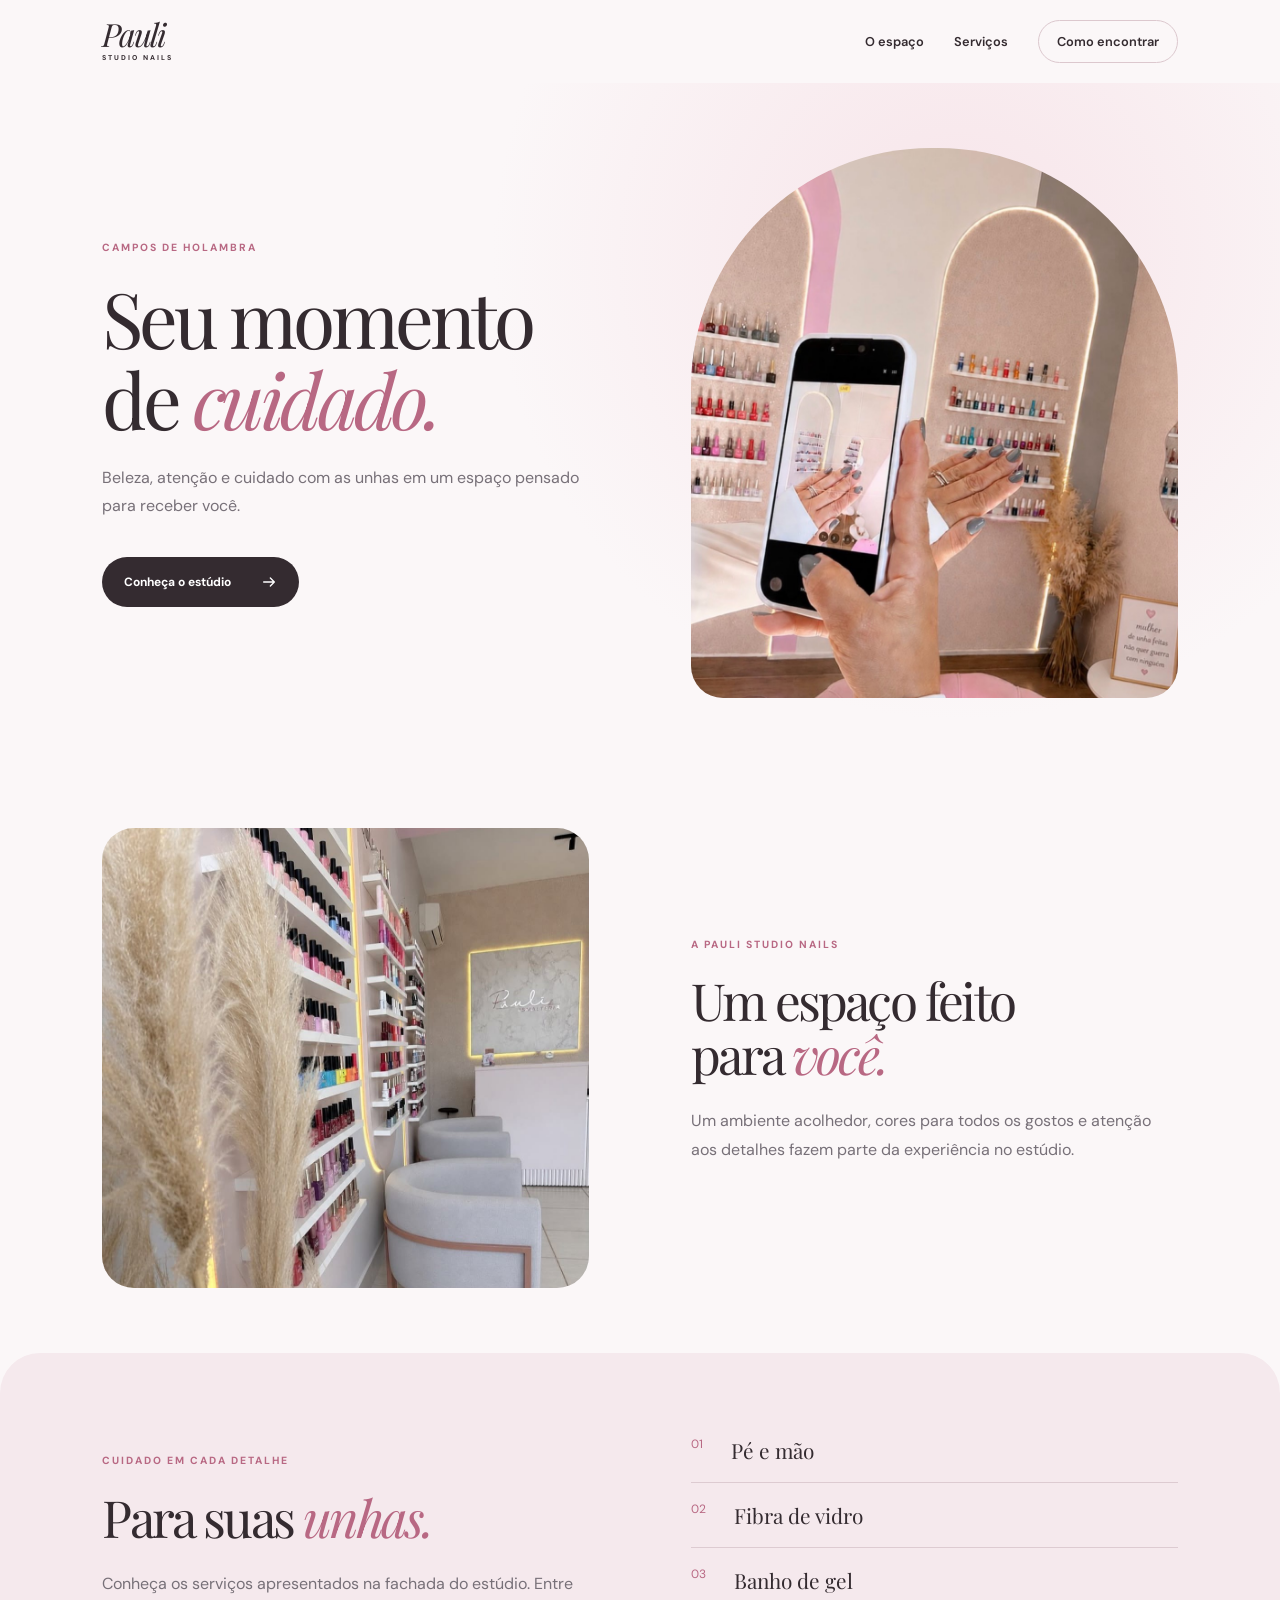
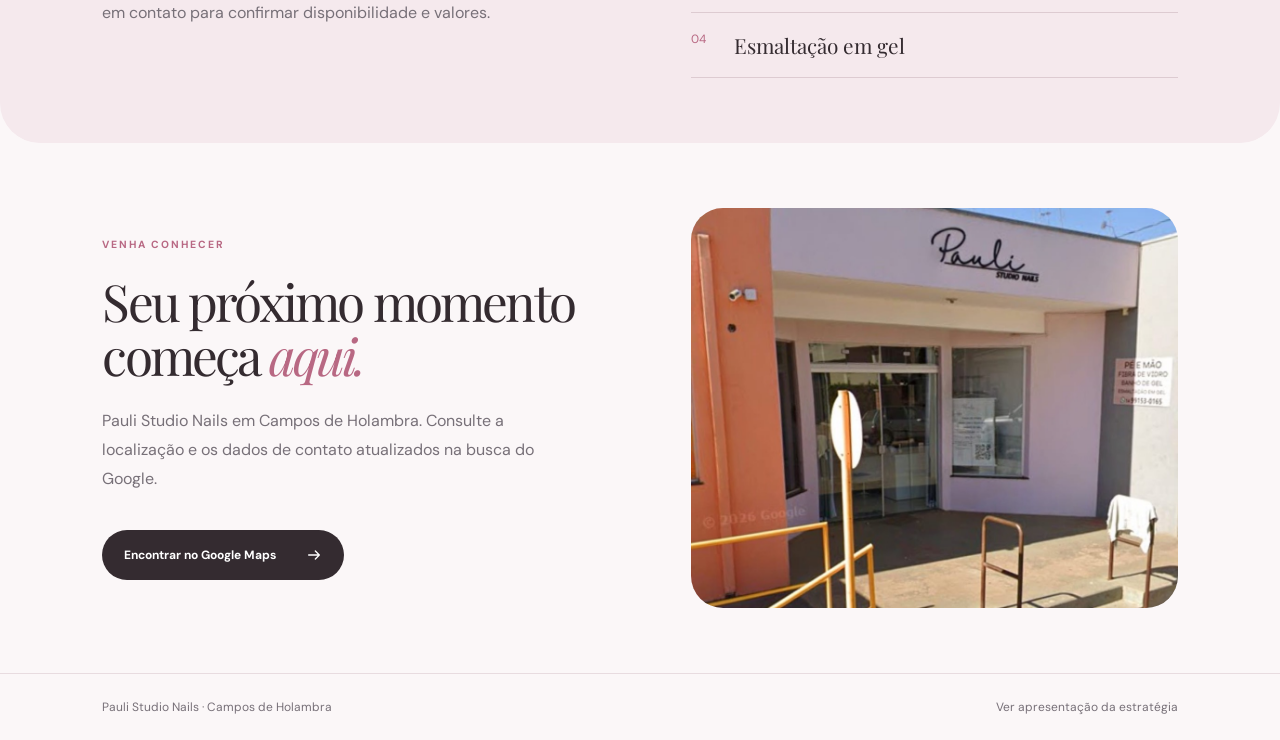
==== studio/index.html @ c2b8591b "Refina apresentação e adiciona site da Pauli" ====
<!doctype html>
<html lang="pt-BR">
<head>
  <meta charset="utf-8">
  <meta name="viewport" content="width=device-width, initial-scale=1">
  <meta name="description" content="Conheça a Pauli Studio Nails em Campos de Holambra. Um espaço dedicado ao cuidado das unhas e à beleza em cada detalhe.">
  <title>Pauli Studio Nails | Campos de Holambra</title>
  <link rel="preconnect" href="https://fonts.googleapis.com">
  <link rel="preconnect" href="https://fonts.gstatic.com" crossorigin>
  <link href="https://fonts.googleapis.com/css2?family=DM+Sans:wght@400;500;600;700&family=Playfair+Display:ital,wght@0,400;0,500;1,400&display=swap" rel="stylesheet">
  <link rel="stylesheet" href="studio.css">
</head>
<body>
  <header><a class="brand" href="#inicio">Pauli <span>STUDIO NAILS</span></a><nav aria-label="Navegação"><a href="#espaco">O espaço</a><a href="#servicos">Serviços</a><a class="nav-button" href="#localizacao">Como encontrar</a></nav></header>
  <main>
    <section class="hero" id="inicio"><div><p class="eyebrow">CAMPOS DE HOLAMBRA</p><h1>Seu momento<br>de <em>cuidado.</em></h1><p>Beleza, atenção e cuidado com as unhas em um espaço pensado para receber você.</p><a class="button" href="#espaco">Conheça o estúdio <span class="arrow-icon" aria-hidden="true"></span></a></div><div class="hero-image"><img src="../pauli-assets/studio.jpg" alt="Detalhes do ambiente e de unhas feitas no estúdio"></div></section>
    <section class="space section" id="espaco"><div class="space-image"><img src="../pauli-assets/ambiente.jpg" alt="Interior da Pauli com poltronas e prateleiras de esmaltes"></div><div><p class="eyebrow">A PAULI STUDIO NAILS</p><h2>Um espaço feito<br>para <em>você.</em></h2><p>Um ambiente acolhedor, cores para todos os gostos e atenção aos detalhes fazem parte da experiência no estúdio.</p></div></section>
    <section class="services section" id="servicos"><div><p class="eyebrow">CUIDADO EM CADA DETALHE</p><h2>Para suas <em>unhas.</em></h2><p>Conheça os serviços apresentados na fachada do estúdio. Entre em contato para confirmar disponibilidade e valores.</p></div><div class="service-list"><div><span>01</span><strong>Pé e mão</strong></div><div><span>02</span><strong>Fibra de vidro</strong></div><div><span>03</span><strong>Banho de gel</strong></div><div><span>04</span><strong>Esmaltação em gel</strong></div></div></section>
    <section class="contact section" id="localizacao"><div><p class="eyebrow">VENHA CONHECER</p><h2>Seu próximo momento<br>começa <em>aqui.</em></h2><p>Pauli Studio Nails em Campos de Holambra. Consulte a localização e os dados de contato atualizados na busca do Google.</p><a class="button" href="https://www.google.com/maps/search/?api=1&amp;query=Pauli+Studio+Nails+Campos+de+Holambra" target="_blank" rel="noopener">Encontrar no Google Maps <span class="arrow-icon" aria-hidden="true"></span></a></div><div class="contact-image"><img src="../pauli-assets/fachada.jpg" alt="Fachada da Pauli Studio Nails"></div></section>
  </main>
  <footer><span>Pauli Studio Nails · Campos de Holambra</span><a href="../">Ver apresentação da estratégia</a></footer>
</body>
</html>
---- studio/studio.css ----
:root{--ink:#342b30;--pink:#b86883;--muted:#777078;--cream:#fbf7f8}*{box-sizing:border-box}html{scroll-behavior:smooth}body{margin:0;background:var(--cream);font-family:'DM Sans',sans-serif;color:var(--ink)}a{color:inherit;text-decoration:none}header{display:flex;align-items:center;justify-content:space-between;padding:20px 8vw} .brand{font:italic 32px 'Playfair Display',serif;line-height:.8;letter-spacing:-2px}.brand span{display:block;font:700 7px 'DM Sans',sans-serif;letter-spacing:2px;margin-top:7px}nav{display:flex;align-items:center;gap:30px;font-size:.8rem;font-weight:600}nav a:hover{color:var(--pink)}.nav-button{border:1px solid #dcc8ce;padding:12px 18px;border-radius:50px}.hero,.section{max-width:1400px;margin:auto;padding:65px 8vw;display:grid;grid-template-columns:1fr 1fr;gap:8vw;align-items:center}.hero{min-height:680px;background:radial-gradient(circle at 75% 25%,#f7e4e9,transparent 43%)}h1,h2{font:400 clamp(3rem,6vw,6.5rem)/1.05 'Playfair Display',serif;letter-spacing:-.055em;margin:0 0 25px}h2{font-size:clamp(2.6rem,4vw,4.5rem)}em{color:var(--pink)}p{color:var(--muted);font-size:1rem;line-height:1.8;max-width:480px}.eyebrow{font-size:.65rem;letter-spacing:2px;font-weight:700;color:var(--pink);margin:0 0 20px}.button{display:inline-flex;gap:30px;align-items:center;border-radius:50px;background:var(--ink);color:#fff;padding:17px 22px;margin-top:20px;font-size:.75rem;font-weight:700;transition:background .3s,transform .3s}.button:hover{background:var(--pink);transform:translateY(-3px)}.button span{font-size:1.1rem}.hero-image,.space-image,.contact-image{height:550px;overflow:hidden;border-radius:240px 240px 32px 32px}.hero-image img,.space-image img,.contact-image img{width:100%;height:100%;object-fit:cover}.space-image{height:460px;border-radius:32px}.services{background:#f5e9ed;border-radius:40px}.service-list div{border-bottom:1px solid #ddcbd1;padding:18px 0;display:flex;gap:28px}.service-list span{color:var(--pink);font-size:.75rem}.service-list strong{font:400 1.3rem 'Playfair Display',serif}.contact-image{height:400px;border-radius:32px}footer{padding:25px 8vw;border-top:1px solid #e8dce0;display:flex;justify-content:space-between;font-size:.75rem;color:var(--muted)}@media(max-width:700px){header{padding:20px 6vw}nav{gap:15px}nav a:not(.nav-button){display:none}.hero,.section{padding:55px 6vw;grid-template-columns:1fr;gap:35px}.hero{min-height:0}.hero-image{height:400px}.space-image{order:2;height:300px}.contact-image{height:300px}footer{gap:20px;flex-wrap:wrap}}
:root .arrow-icon{width:16px;height:16px;background:currentColor;mask:url("data:image/svg+xml,%3Csvg xmlns='http://www.w3.org/2000/svg' viewBox='0 0 24 24' fill='none' stroke='black' stroke-width='2' stroke-linecap='round' stroke-linejoin='round'%3E%3Cpath d='M4 12h16M14 6l6 6-6 6'/%3E%3C/svg%3E") center/contain no-repeat}
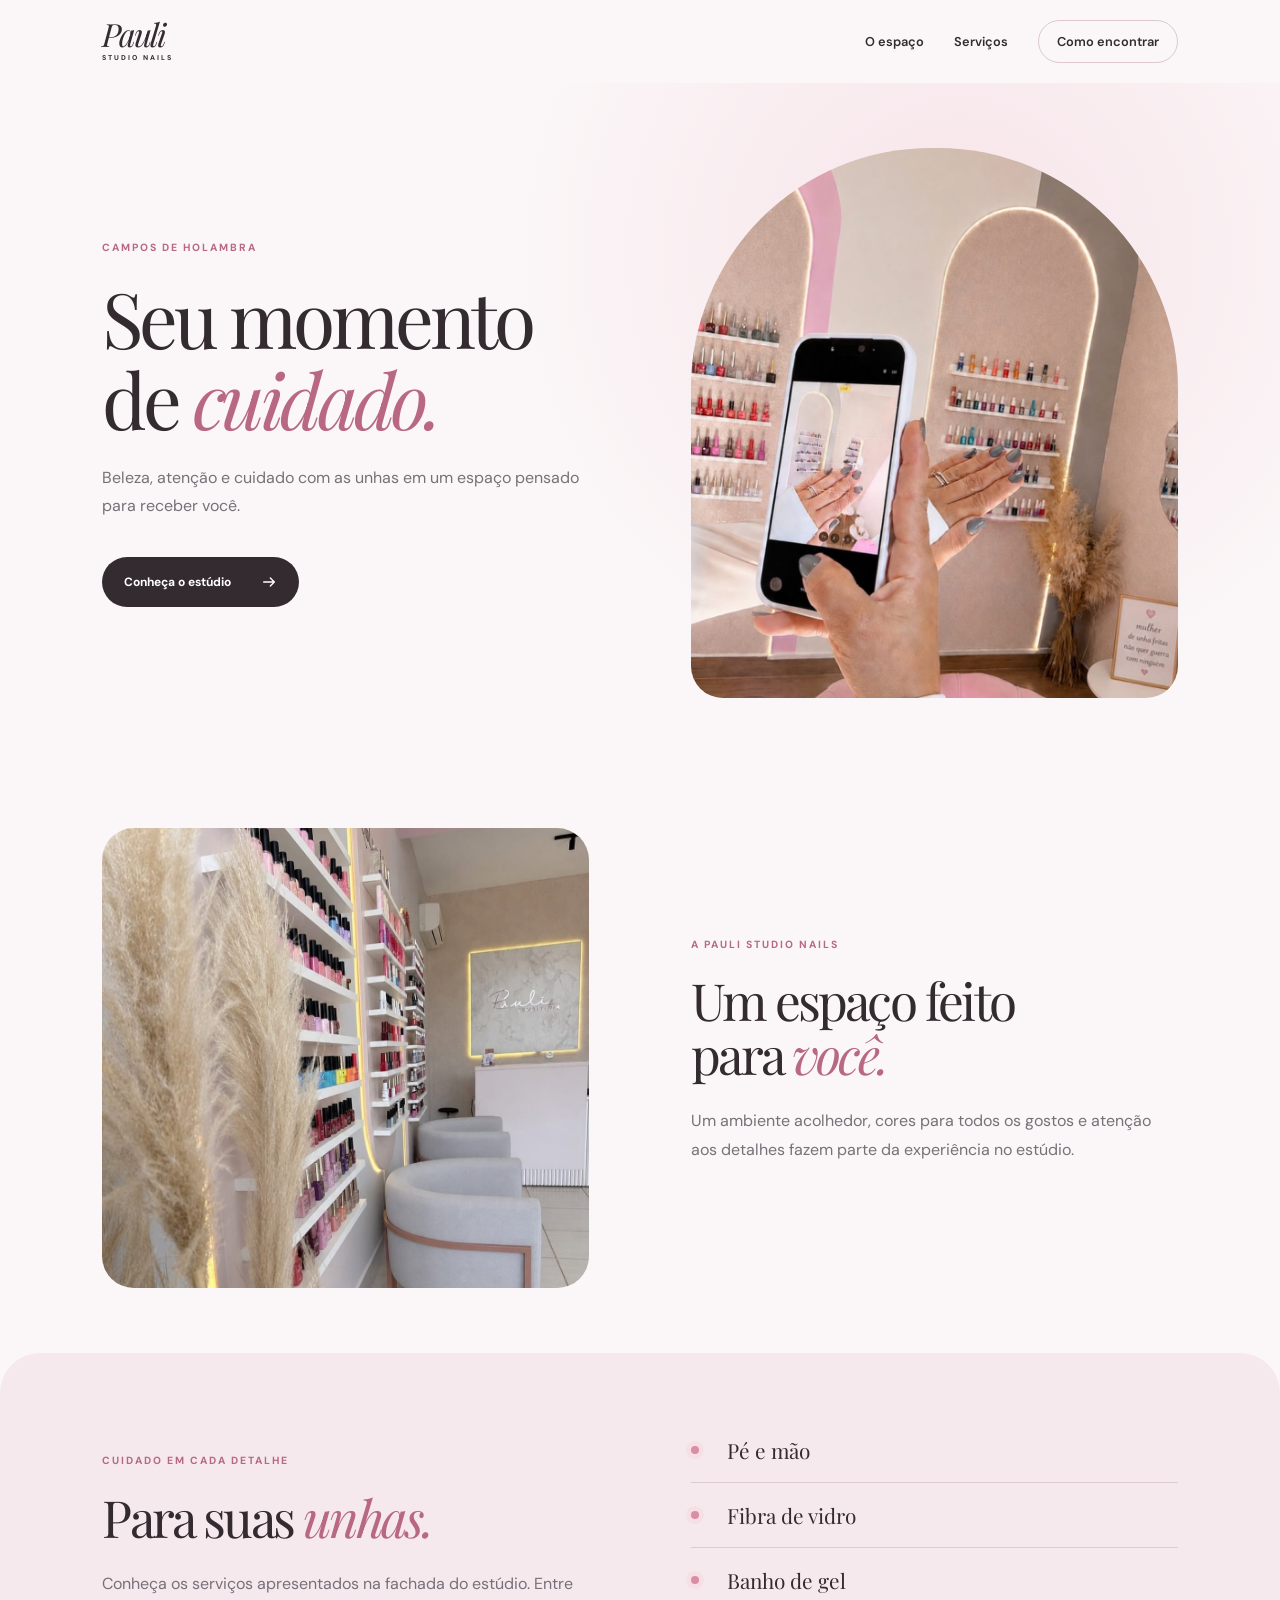
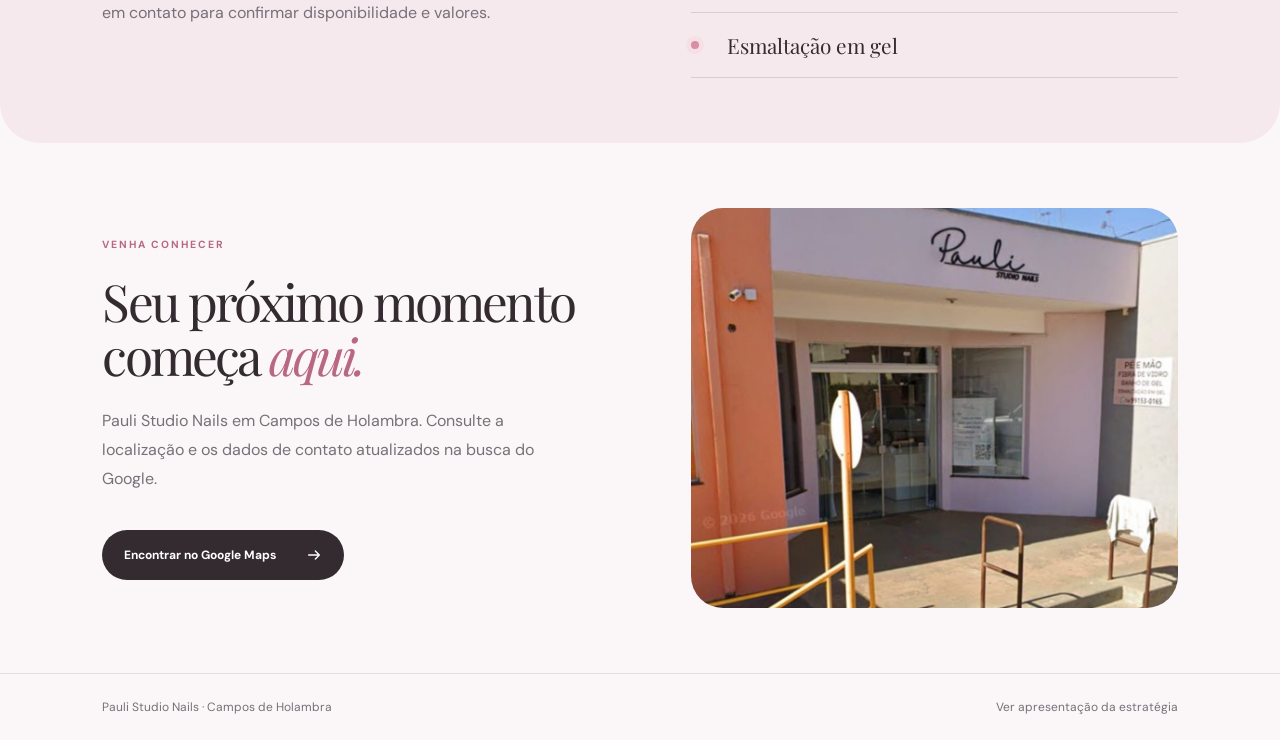
==== commit 8a88e1a9: "Aprimora transições e movimento visual" ====
--- a/studio/index.html
+++ b/studio/index.html
@@ -15,7 +15,7 @@
   <main>
     <section class="hero" id="inicio"><div><p class="eyebrow">CAMPOS DE HOLAMBRA</p><h1>Seu momento<br>de <em>cuidado.</em></h1><p>Beleza, atenção e cuidado com as unhas em um espaço pensado para receber você.</p><a class="button" href="#espaco">Conheça o estúdio <span class="arrow-icon" aria-hidden="true"></span></a></div><div class="hero-image"><img src="../pauli-assets/studio.jpg" alt="Detalhes do ambiente e de unhas feitas no estúdio"></div></section>
     <section class="space section" id="espaco"><div class="space-image"><img src="../pauli-assets/ambiente.jpg" alt="Interior da Pauli com poltronas e prateleiras de esmaltes"></div><div><p class="eyebrow">A PAULI STUDIO NAILS</p><h2>Um espaço feito<br>para <em>você.</em></h2><p>Um ambiente acolhedor, cores para todos os gostos e atenção aos detalhes fazem parte da experiência no estúdio.</p></div></section>
-    <section class="services section" id="servicos"><div><p class="eyebrow">CUIDADO EM CADA DETALHE</p><h2>Para suas <em>unhas.</em></h2><p>Conheça os serviços apresentados na fachada do estúdio. Entre em contato para confirmar disponibilidade e valores.</p></div><div class="service-list"><div><span>01</span><strong>Pé e mão</strong></div><div><span>02</span><strong>Fibra de vidro</strong></div><div><span>03</span><strong>Banho de gel</strong></div><div><span>04</span><strong>Esmaltação em gel</strong></div></div></section>
+    <section class="services section" id="servicos"><div><p class="eyebrow">CUIDADO EM CADA DETALHE</p><h2>Para suas <em>unhas.</em></h2><p>Conheça os serviços apresentados na fachada do estúdio. Entre em contato para confirmar disponibilidade e valores.</p></div><div class="service-list"><div><span class="service-dot" aria-hidden="true"></span><strong>Pé e mão</strong></div><div><span class="service-dot" aria-hidden="true"></span><strong>Fibra de vidro</strong></div><div><span class="service-dot" aria-hidden="true"></span><strong>Banho de gel</strong></div><div><span class="service-dot" aria-hidden="true"></span><strong>Esmaltação em gel</strong></div></div></section>
     <section class="contact section" id="localizacao"><div><p class="eyebrow">VENHA CONHECER</p><h2>Seu próximo momento<br>começa <em>aqui.</em></h2><p>Pauli Studio Nails em Campos de Holambra. Consulte a localização e os dados de contato atualizados na busca do Google.</p><a class="button" href="https://www.google.com/maps/search/?api=1&amp;query=Pauli+Studio+Nails+Campos+de+Holambra" target="_blank" rel="noopener">Encontrar no Google Maps <span class="arrow-icon" aria-hidden="true"></span></a></div><div class="contact-image"><img src="../pauli-assets/fachada.jpg" alt="Fachada da Pauli Studio Nails"></div></section>
   </main>
   <footer><span>Pauli Studio Nails · Campos de Holambra</span><a href="../">Ver apresentação da estratégia</a></footer>
--- a/studio/studio.css
+++ b/studio/studio.css
@@ -1,2 +1,3 @@
 :root{--ink:#342b30;--pink:#b86883;--muted:#777078;--cream:#fbf7f8}*{box-sizing:border-box}html{scroll-behavior:smooth}body{margin:0;background:var(--cream);font-family:'DM Sans',sans-serif;color:var(--ink)}a{color:inherit;text-decoration:none}header{display:flex;align-items:center;justify-content:space-between;padding:20px 8vw} .brand{font:italic 32px 'Playfair Display',serif;line-height:.8;letter-spacing:-2px}.brand span{display:block;font:700 7px 'DM Sans',sans-serif;letter-spacing:2px;margin-top:7px}nav{display:flex;align-items:center;gap:30px;font-size:.8rem;font-weight:600}nav a:hover{color:var(--pink)}.nav-button{border:1px solid #dcc8ce;padding:12px 18px;border-radius:50px}.hero,.section{max-width:1400px;margin:auto;padding:65px 8vw;display:grid;grid-template-columns:1fr 1fr;gap:8vw;align-items:center}.hero{min-height:680px;background:radial-gradient(circle at 75% 25%,#f7e4e9,transparent 43%)}h1,h2{font:400 clamp(3rem,6vw,6.5rem)/1.05 'Playfair Display',serif;letter-spacing:-.055em;margin:0 0 25px}h2{font-size:clamp(2.6rem,4vw,4.5rem)}em{color:var(--pink)}p{color:var(--muted);font-size:1rem;line-height:1.8;max-width:480px}.eyebrow{font-size:.65rem;letter-spacing:2px;font-weight:700;color:var(--pink);margin:0 0 20px}.button{display:inline-flex;gap:30px;align-items:center;border-radius:50px;background:var(--ink);color:#fff;padding:17px 22px;margin-top:20px;font-size:.75rem;font-weight:700;transition:background .3s,transform .3s}.button:hover{background:var(--pink);transform:translateY(-3px)}.button span{font-size:1.1rem}.hero-image,.space-image,.contact-image{height:550px;overflow:hidden;border-radius:240px 240px 32px 32px}.hero-image img,.space-image img,.contact-image img{width:100%;height:100%;object-fit:cover}.space-image{height:460px;border-radius:32px}.services{background:#f5e9ed;border-radius:40px}.service-list div{border-bottom:1px solid #ddcbd1;padding:18px 0;display:flex;gap:28px}.service-list span{color:var(--pink);font-size:.75rem}.service-list strong{font:400 1.3rem 'Playfair Display',serif}.contact-image{height:400px;border-radius:32px}footer{padding:25px 8vw;border-top:1px solid #e8dce0;display:flex;justify-content:space-between;font-size:.75rem;color:var(--muted)}@media(max-width:700px){header{padding:20px 6vw}nav{gap:15px}nav a:not(.nav-button){display:none}.hero,.section{padding:55px 6vw;grid-template-columns:1fr;gap:35px}.hero{min-height:0}.hero-image{height:400px}.space-image{order:2;height:300px}.contact-image{height:300px}footer{gap:20px;flex-wrap:wrap}}
 :root .arrow-icon{width:16px;height:16px;background:currentColor;mask:url("data:image/svg+xml,%3Csvg xmlns='http://www.w3.org/2000/svg' viewBox='0 0 24 24' fill='none' stroke='black' stroke-width='2' stroke-linecap='round' stroke-linejoin='round'%3E%3Cpath d='M4 12h16M14 6l6 6-6 6'/%3E%3C/svg%3E") center/contain no-repeat}
+.service-dot{width:8px;height:8px;align-self:center;border-radius:50%;background:#d88ea5;box-shadow:0 0 0 5px #f7dfe6}
